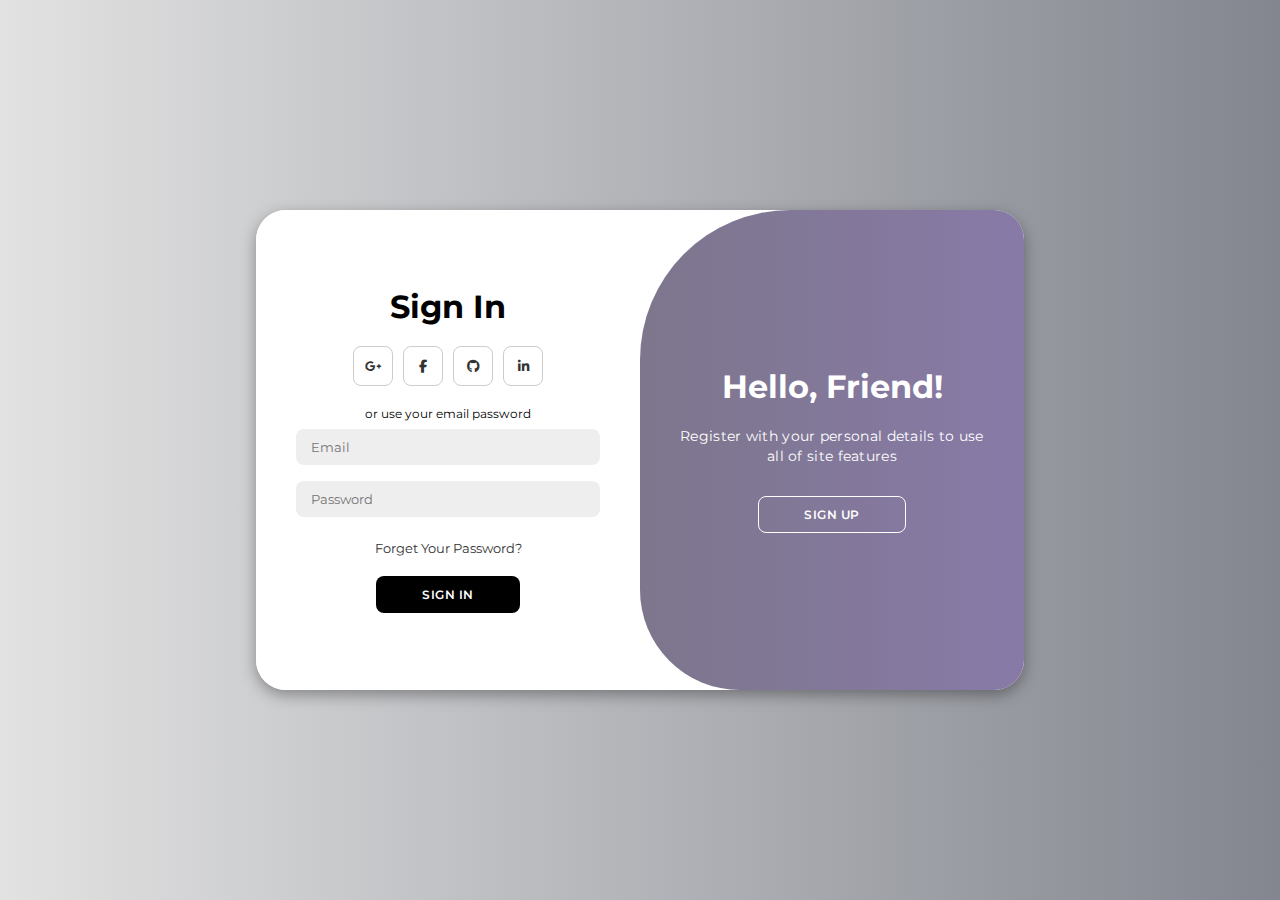
==== login.html @ 59355acb "Add files via upload" ====
<!DOCTYPE html>
<html lang="en">

<head>
    <meta charset="UTF-8">
    <meta name="viewport" content="width=device-width, initial-scale=1.0">
    <link rel="stylesheet" href="https://cdnjs.cloudflare.com/ajax/libs/font-awesome/6.4.2/css/all.min.css">
    <link rel="stylesheet" href="logincss.css">
    <title>Modern Login Page | AsmrProg</title>
</head>

<body>

    <div class="container" id="container">
        <div class="form-container sign-up">
            <form>
                <h1>Create Account</h1>
                <div class="social-icons">
                    <a href="#" class="icon"><i class="fa-brands fa-google-plus-g"></i></a>
                    <a href="#" class="icon"><i class="fa-brands fa-facebook-f"></i></a>
                    <a href="#" class="icon"><i class="fa-brands fa-github"></i></a>
                    <a href="#" class="icon"><i class="fa-brands fa-linkedin-in"></i></a>
                </div>
                <span>or use your email for registeration</span>
                <input type="text" placeholder="Name">
                <input type="email" placeholder="Email">
                <input type="password" placeholder="Password">
                <button>Sign Up</button>
            </form>
        </div>
        <div class="form-container sign-in">
            <form>
                <h1>Sign In</h1>
                <div class="social-icons">
                    <a href="#" class="icon"><i class="fa-brands fa-google-plus-g"></i></a>
                    <a href="#" class="icon"><i class="fa-brands fa-facebook-f"></i></a>
                    <a href="#" class="icon"><i class="fa-brands fa-github"></i></a>
                    <a href="#" class="icon"><i class="fa-brands fa-linkedin-in"></i></a>
                </div>
                <span>or use your email password</span>
                <input type="email" placeholder="Email">
                <input type="password" placeholder="Password">
                <a href="#">Forget Your Password?</a>
                <button>Sign In</button>
            </form>
        </div>
        <div class="toggle-container">
            <div class="toggle">
                <div class="toggle-panel toggle-left">
                    <h1>Welcome Back!</h1>
                    <p>Enter your personal details to use all of site features</p>
                    <button class="hidden" id="login">Sign In</button>
                </div>
                <div class="toggle-panel toggle-right">
                    <h1>Hello, Friend!</h1>
                    <p>Register with your personal details to use all of site features</p>
                    <button class="hidden" id="register">Sign Up</button>
                </div>
            </div>
        </div>
    </div>

    <script src="app.js"></script>
</body>

</html>
---- logincss.css ----
/*/ END OF CSS /*/
@import url('https://fonts.googleapis.com/css2?family=Montserrat:wght@300;400;500;600;700&display=swap');

*{
    margin: 0;
    padding: 0;
    box-sizing: border-box;
    font-family: 'Montserrat', sans-serif;
}

body{
    background-color: #c9d6ff;
    background: linear-gradient(to right, #e2e2e2, #83868f);
    display: flex;
    align-items: center;
    justify-content: center;
    flex-direction: column;
    height: 100vh;
}

.container{
    background-color: #fff;
    border-radius: 30px;
    box-shadow: 0 5px 15px rgba(0, 0, 0, 0.35);
    position: relative;
    overflow: hidden;
    width: 768px;
    max-width: 100%;
    min-height: 480px;
}

.container p{
    font-size: 14px;
    line-height: 20px;
    letter-spacing: 0.3px;
    margin: 20px 0;
}

.container span{
    font-size: 12px;
}

.container a{
    color: #333;
    font-size: 13px;
    text-decoration: none;
    margin: 15px 0 10px;
}

.container button{
    background-color: #000000;
    color: #fff;
    font-size: 12px;
    padding: 10px 45px;
    border: 1px solid transparent;
    border-radius: 8px;
    font-weight: 600;
    letter-spacing: 0.5px;
    text-transform: uppercase;
    margin-top: 10px;
    cursor: pointer;
}

.container button.hidden{
    background-color: transparent;
    border-color: #fff;
}

.container form{
    background-color: #fff;
    display: flex;
    align-items: center;
    justify-content: center;
    flex-direction: column;
    padding: 0 40px;
    height: 100%;
}

.container input{
    background-color: #eee;
    border: none;
    margin: 8px 0;
    padding: 10px 15px;
    font-size: 13px;
    border-radius: 8px;
    width: 100%;
    outline: none;
}

.form-container{
    position: absolute;
    top: 0;
    height: 100%;
    transition: all 0.6s ease-in-out;
}

.sign-in{
    left: 0;
    width: 50%;
    z-index: 2;
}

.container.active .sign-in{
    transform: translateX(100%);
}

.sign-up{
    left: 0;
    width: 50%;
    opacity: 0;
    z-index: 1;
}

.container.active .sign-up{
    transform: translateX(100%);
    opacity: 1;
    z-index: 5;
    animation: move 0.6s;
}

@keyframes move{
    0%, 49.99%{
        opacity: 0;
        z-index: 1;
    }
    50%, 100%{
        opacity: 1;
        z-index: 5;
    }
}

.social-icons{
    margin: 20px 0;
}

.social-icons a{
    border: 1px solid #ccc;
    border-radius: 20%;
    display: inline-flex;
    justify-content: center;
    align-items: center;
    margin: 0 3px;
    width: 40px;
    height: 40px;
}

.toggle-container{
    position: absolute;
    top: 0;
    left: 50%;
    width: 50%;
    height: 100%;
    overflow: hidden;
    transition: all 0.6s ease-in-out;
    border-radius: 150px 0 0 100px;
    z-index: 1000;
}

.container.active .toggle-container{
    transform: translateX(-100%);
    border-radius: 0 150px 100px 0;
}

.toggle{
    background-color: #512da8;
    height: 100%;
    background: linear-gradient(to right, #727272, #887aa7);
    
    color: #fff;
    position: relative;
    left: -100%;
    height: 100%;
    width: 200%;
    transform: translateX(0);
    transition: all 0.6s ease-in-out;
}

.container.active .toggle{
    transform: translateX(50%);
}

.toggle-panel{
    position: absolute;
    width: 50%;
    height: 100%;
    display: flex;
    align-items: center;
    justify-content: center;
    flex-direction: column;
    padding: 0 30px;
    text-align: center;
    top: 0;
    transform: translateX(0);
    transition: all 0.6s ease-in-out;
}

.toggle-left{
    transform: translateX(-200%);
}

.container.active .toggle-left{
    transform: translateX(0);
}

.toggle-right{
    right: 0;
    transform: translateX(0);
}

.container.active .toggle-right{
    transform: translateX(200%);
}
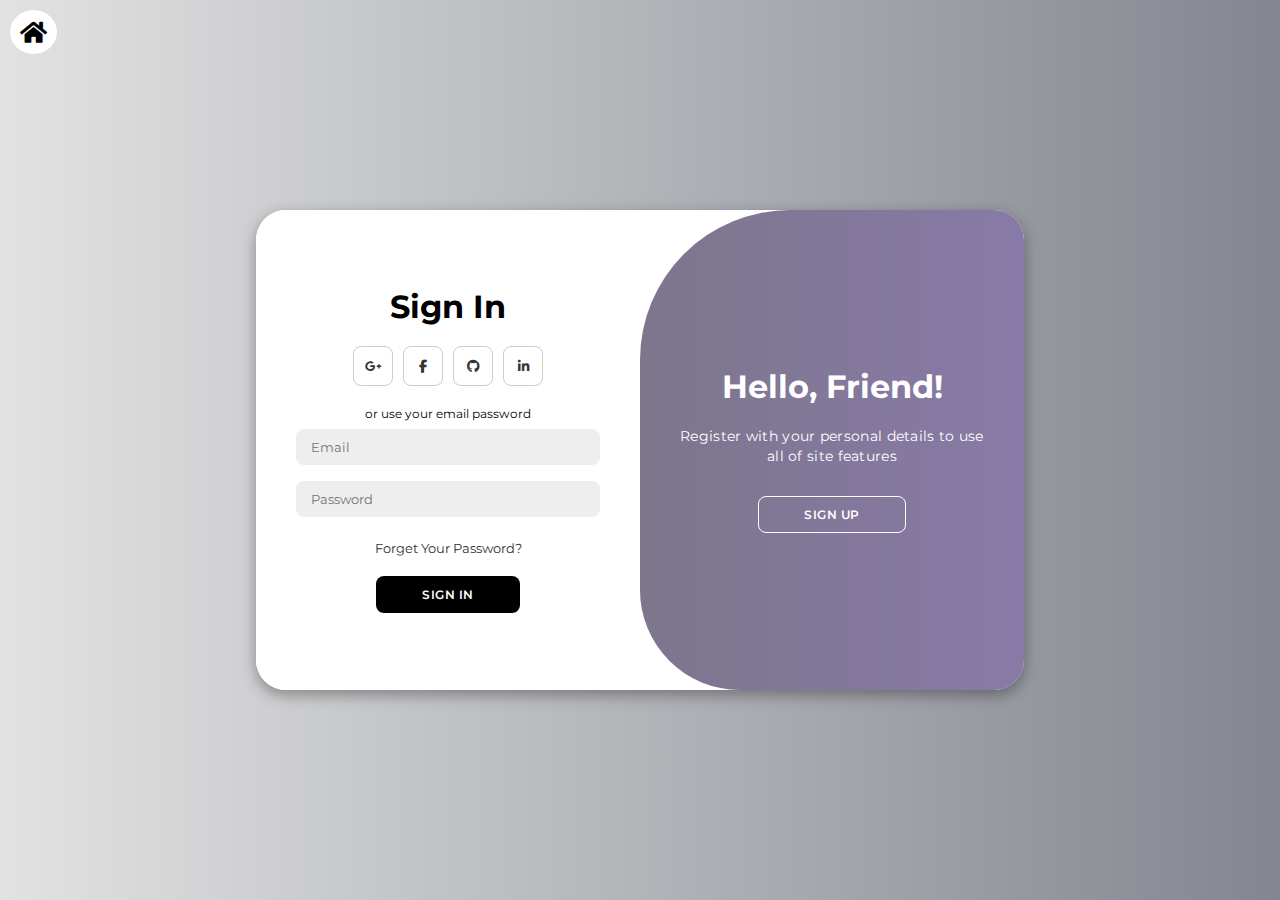
==== commit de9a0a9f: "Update" ====
--- a/login.html
+++ b/login.html
@@ -5,12 +5,15 @@
     <meta charset="UTF-8">
     <meta name="viewport" content="width=device-width, initial-scale=1.0">
     <link rel="stylesheet" href="https://cdnjs.cloudflare.com/ajax/libs/font-awesome/6.4.2/css/all.min.css">
+    <link rel="stylesheet" href="https://cdnjs.cloudflare.com/ajax/libs/font-awesome/5.15.4/css/all.min.css">
     <link rel="stylesheet" href="logincss.css">
     <title>Modern Login Page | AsmrProg</title>
 </head>
 
 <body>
-
+    <a href="index.html" style="position: absolute; top: 10px; left: 10px; text-decoration: none;">
+        <i class="fas fa-home" style="padding: 10px; background-color: #fff; border-radius: 50%; color: #000; font-size: 24px;"></i>
+    </a>
     <div class="container" id="container">
         <div class="form-container sign-up">
             <form>
@@ -23,6 +26,7 @@
                 </div>
                 <span>or use your email for registeration</span>
                 <input type="text" placeholder="Name">
+                <input type="text" placeholder="CCCD" pattern="\d{12}" title="Vui lòng nhập vào 12 số">
                 <input type="email" placeholder="Email">
                 <input type="password" placeholder="Password">
                 <button>Sign Up</button>
